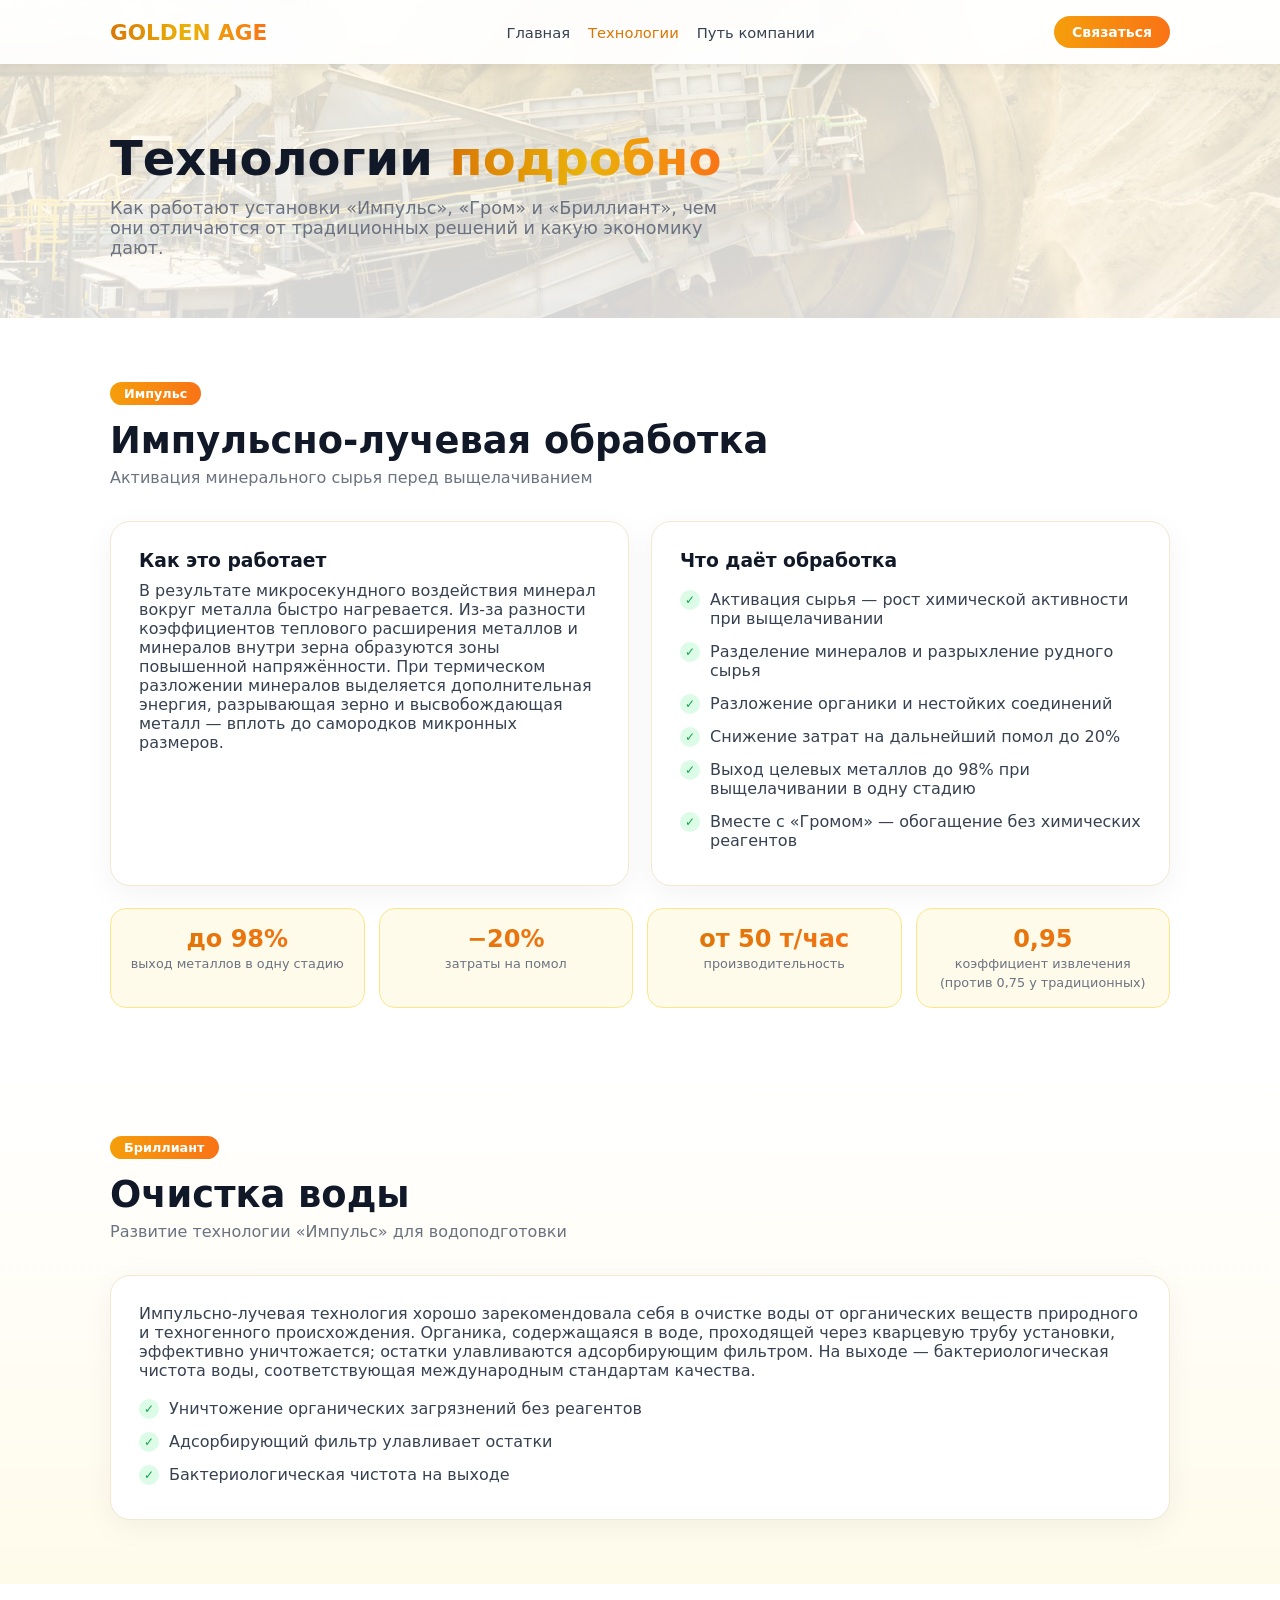
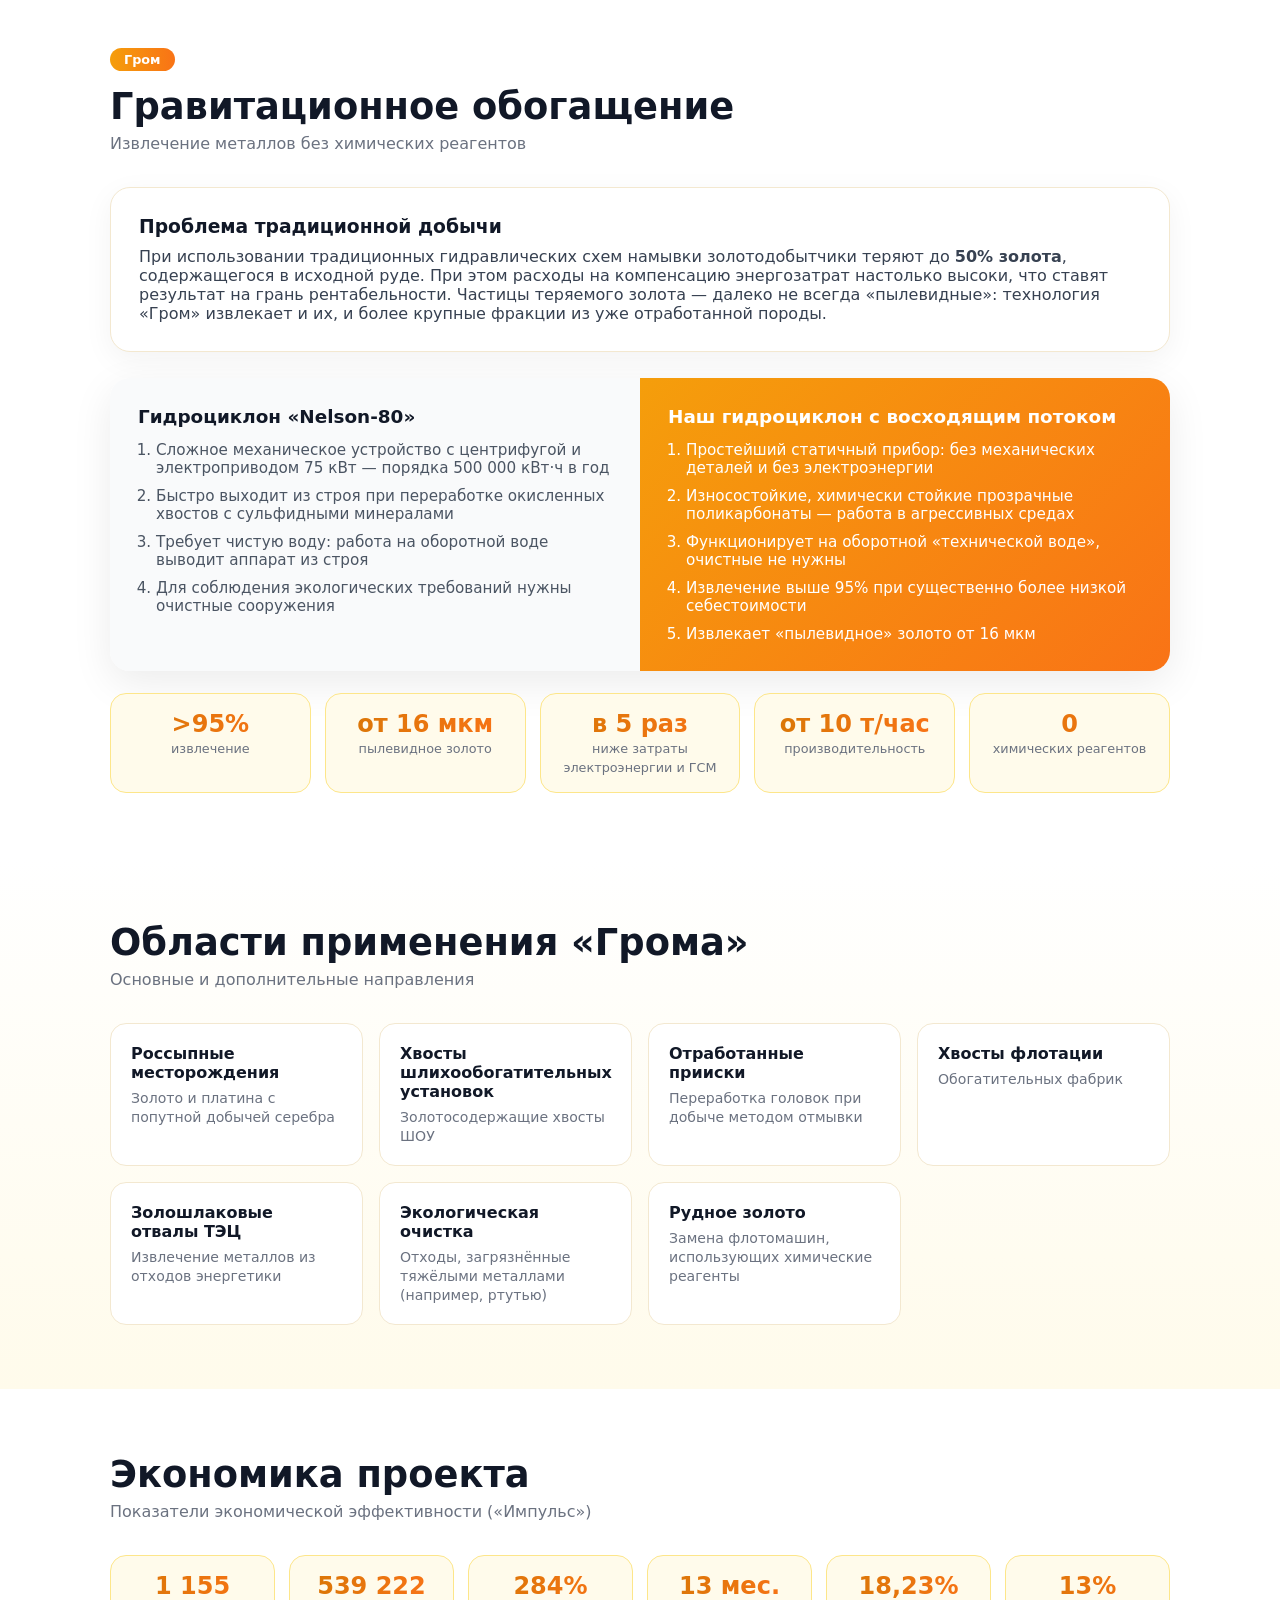
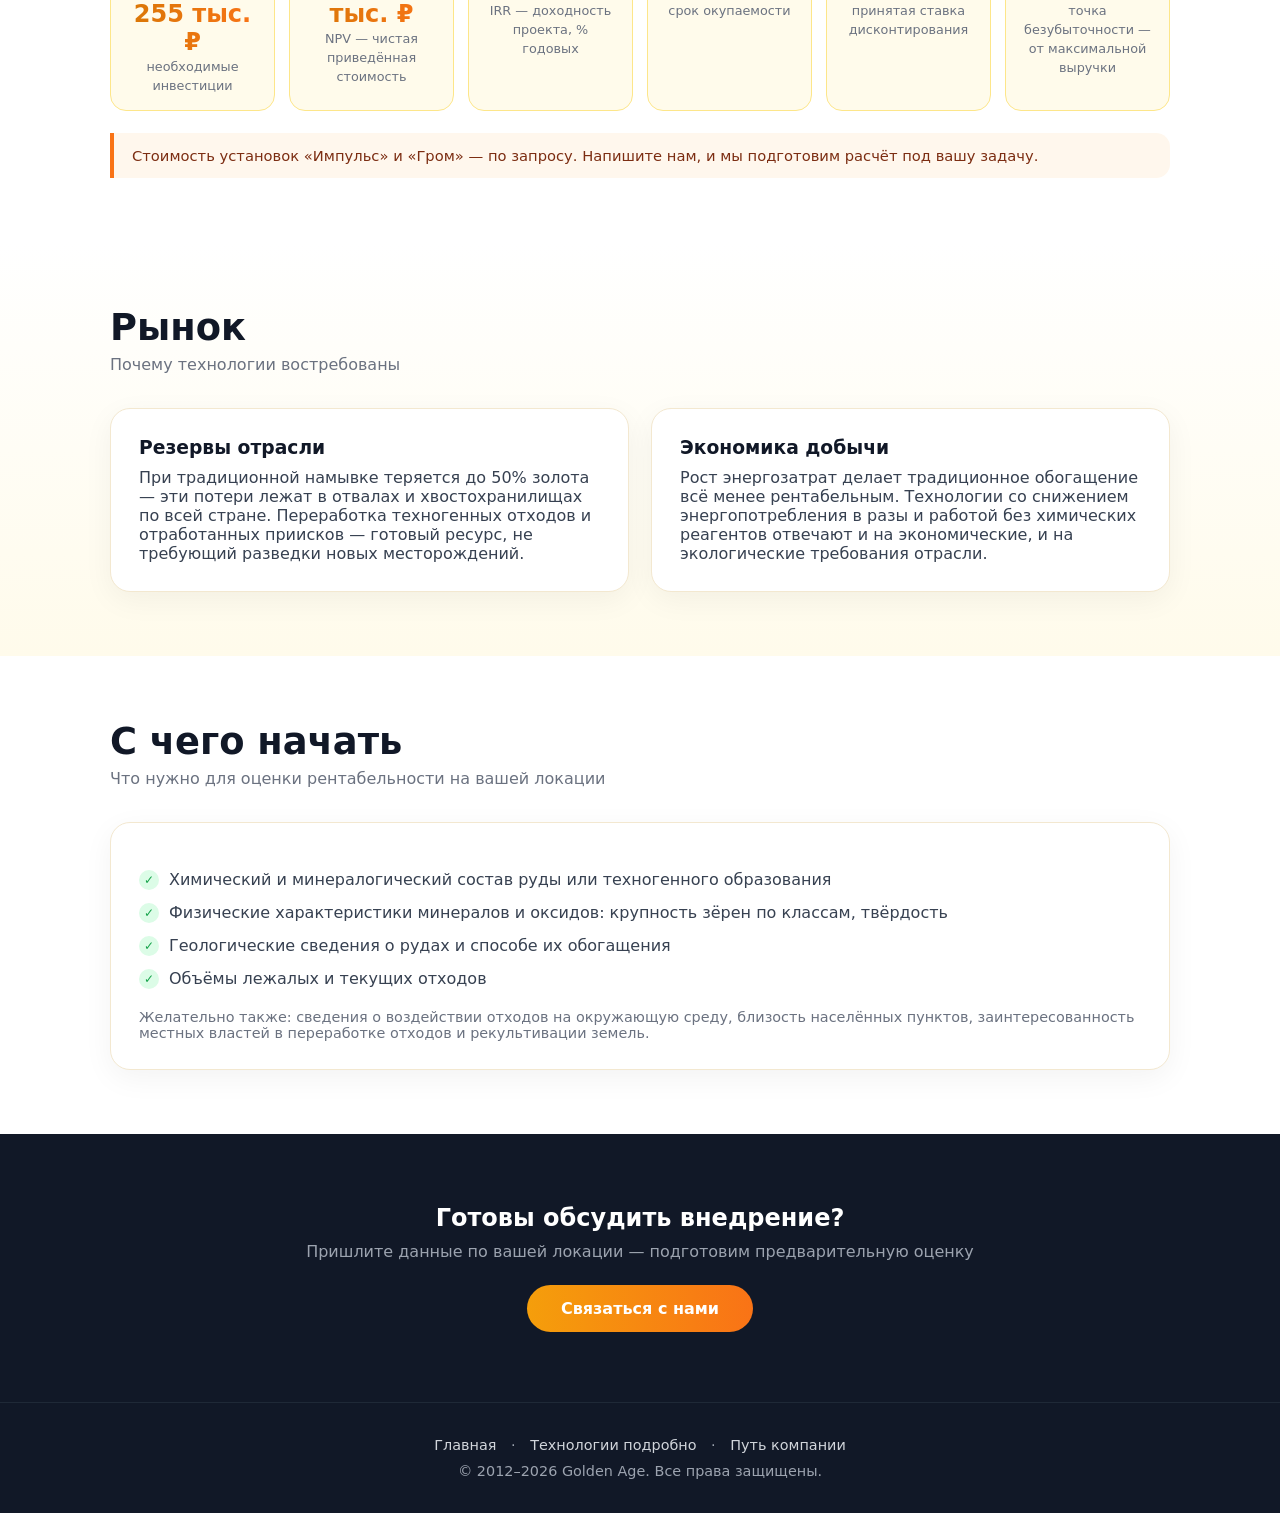
==== technologies.html @ 5d173097 "Add files via upload" ====
<!DOCTYPE html>
<html lang="ru">
<head>
<meta charset="UTF-8">
<meta name="viewport" content="width=device-width,initial-scale=1">
<meta name="description" content="Golden Age — технологии Импульс, Гром и Бриллиант подробно: принцип работы, сравнение, применение, экономика.">
<title>Технологии подробно | Golden Age</title>
<link rel="icon" type="image/svg+xml" href="./favicon.svg">
<style>
:root{--am:#d97706;--or:#f97316;--ink:#111827;--mut:#6b7280}
*{margin:0;padding:0;box-sizing:border-box}
html{scroll-behavior:smooth}
body{font-family:ui-sans-serif,system-ui,-apple-system,"Segoe UI",Roboto,Arial,sans-serif;color:var(--ink);background:#fff;-webkit-user-select:none;user-select:none;-webkit-tap-highlight-color:rgba(0,0,0,0)}
a[href^="tel:"],a[href^="mailto:"]{-webkit-user-select:text!important;user-select:text!important}
.wrap{max-width:1100px;margin:0 auto;padding:0 20px}
.grad{background:linear-gradient(90deg,#d97706,#eab308,#f97316);-webkit-background-clip:text;background-clip:text;color:transparent}
/* шапка */
header{position:fixed;top:0;left:0;right:0;z-index:50;background:rgba(255,255,255,.94);backdrop-filter:blur(8px);box-shadow:0 1px 12px rgba(0,0,0,.07)}
.hrow{display:flex;align-items:center;justify-content:space-between;gap:10px;height:64px}
.logo{font-size:1.35rem;font-weight:800;text-decoration:none;white-space:nowrap}
nav{display:flex;align-items:center;gap:18px;flex-wrap:wrap}
nav a{color:#374151;text-decoration:none;font-weight:500;font-size:.92rem}
nav a:hover{color:var(--am)}
nav a.on{color:var(--am)}
.cta{background:linear-gradient(90deg,#f59e0b,#f97316);color:#fff;border-radius:999px;padding:8px 18px;font-size:14px;font-weight:700;text-decoration:none;white-space:nowrap}
@media(max-width:760px){nav{gap:12px}nav a{font-size:.8rem}.logo{font-size:1.05rem}.cta{padding:7px 12px;font-size:12px}}
/* герой страницы */
.phero{padding:130px 0 60px;background:linear-gradient(180deg,#fffbeb,#fff);position:relative;overflow:hidden}
.phero::before{content:"";position:absolute;inset:0;background:url(./bg-tech.jpg) center/cover no-repeat;opacity:.16}
.phero .wrap{position:relative}
.phero h1{font-size:clamp(1.9rem,4.5vw,3rem);margin-bottom:12px}
.phero p{color:var(--mut);font-size:1.1rem;max-width:640px}
/* секции */
section{padding:64px 0}
section h2{font-size:clamp(1.6rem,3.4vw,2.3rem);margin-bottom:6px}
.sub{color:var(--mut);margin-bottom:34px}
.badge{display:inline-block;background:linear-gradient(90deg,#f59e0b,#f97316);color:#fff;border-radius:999px;padding:4px 14px;font-size:.8rem;font-weight:700;margin-bottom:14px}
.card{background:#fff;border:1px solid #f3e8d0;border-radius:20px;padding:28px;box-shadow:0 8px 30px rgba(0,0,0,.05)}
.cols{display:grid;grid-template-columns:1fr 1fr;gap:22px}
@media(max-width:820px){.cols{grid-template-columns:1fr}}
ul.tick{list-style:none;margin-top:12px}
ul.tick li{padding:7px 0 7px 30px;position:relative;color:#374151}
ul.tick li::before{content:"✓";position:absolute;left:0;top:7px;width:20px;height:20px;border-radius:50%;background:#dcfce7;color:#16a34a;font-size:.75rem;display:flex;align-items:center;justify-content:center}
.kpis{display:grid;grid-template-columns:repeat(auto-fit,minmax(150px,1fr));gap:14px;margin-top:22px}
.kpi{background:#fffbeb;border:1px solid #fde68a;border-radius:16px;padding:16px;text-align:center}
.kpi b{display:block;font-size:1.5rem;background:linear-gradient(90deg,#d97706,#f97316);-webkit-background-clip:text;background-clip:text;color:transparent}
.kpi span{font-size:.8rem;color:var(--mut)}
.alt{background:linear-gradient(180deg,#fff,#fffbeb)}
/* сравнение гидроциклонов */
.vs{display:grid;grid-template-columns:1fr 1fr;gap:0;border-radius:20px;overflow:hidden;box-shadow:0 12px 40px rgba(0,0,0,.08)}
@media(max-width:820px){.vs{grid-template-columns:1fr}}
.vs>div{padding:28px}
.vs .old{background:#f9fafb}
.vs .new{background:linear-gradient(135deg,#f59e0b,#f97316);color:#fff}
.vs h3{margin-bottom:14px;font-size:1.15rem}
.vs ol{margin-left:18px;display:grid;gap:10px;font-size:.95rem}
.vs .old ol{color:#4b5563}
/* заметка */
.note{background:#fff7ed;border-left:4px solid var(--or);border-radius:0 14px 14px 0;padding:14px 18px;color:#7c2d12;font-size:.92rem;margin-top:22px}
/* применение */
.grid3{display:grid;grid-template-columns:repeat(auto-fit,minmax(230px,1fr));gap:16px}
.app{background:#fff;border:1px solid #f3e8d0;border-radius:16px;padding:20px}
.app b{display:block;margin-bottom:6px}
.app span{font-size:.88rem;color:var(--mut)}
/* CTA */
.pcta{background:#111827;color:#fff;text-align:center;padding:70px 0}
.pcta h2{margin-bottom:10px}
.pcta p{color:#9ca3af;margin-bottom:24px}
.pcta a.btn{display:inline-block;background:linear-gradient(90deg,#f59e0b,#f97316);color:#fff;border-radius:999px;padding:14px 34px;font-weight:700;text-decoration:none}
/* подвал */
footer{background:#111827;color:#9ca3af;padding:34px 0;border-top:1px solid #1f2937;text-align:center;font-size:.9rem}
footer a{color:#d1d5db;text-decoration:none;margin:0 10px}
footer a:hover{color:#fbbf24}
</style>
</head>
<body>

<header><div class="wrap hrow">
<a class="logo grad" href="index.html" translate="no">GOLDEN AGE</a>
<nav>
<a href="index.html">Главная</a>
<a class="on" href="technologies.html">Технологии</a>
<a href="path.html">Путь компании</a>
</nav>
<a class="cta" href="index.html#contact">Связаться</a>
</div></header>

<div class="phero"><div class="wrap">
<h1>Технологии <span class="grad">подробно</span></h1>
<p>Как работают установки «Импульс», «Гром» и «Бриллиант», чем они отличаются от традиционных решений и какую экономику дают.</p>
</div></div>

<!-- ИМПУЛЬС -->
<section id="impulse"><div class="wrap">
<span class="badge">Импульс</span>
<h2>Импульсно-лучевая обработка</h2>
<p class="sub">Активация минерального сырья перед выщелачиванием</p>
<div class="cols">
<div class="card">
<h3>Как это работает</h3>
<p style="color:#374151;margin-top:10px">В результате микросекундного воздействия минерал вокруг металла быстро нагревается. Из-за разности коэффициентов теплового расширения металлов и минералов внутри зерна образуются зоны повышенной напряжённости. При термическом разложении минералов выделяется дополнительная энергия, разрывающая зерно и высвобождающая металл — вплоть до самородков микронных размеров.</p>
</div>
<div class="card">
<h3>Что даёт обработка</h3>
<ul class="tick">
<li>Активация сырья — рост химической активности при выщелачивании</li>
<li>Разделение минералов и разрыхление рудного сырья</li>
<li>Разложение органики и нестойких соединений</li>
<li>Снижение затрат на дальнейший помол до 20%</li>
<li>Выход целевых металлов до 98% при выщелачивании в одну стадию</li>
<li>Вместе с «Громом» — обогащение без химических реагентов</li>
</ul>
</div>
</div>
<div class="kpis">
<div class="kpi"><b>до 98%</b><span>выход металлов в одну стадию</span></div>
<div class="kpi"><b>−20%</b><span>затраты на помол</span></div>
<div class="kpi"><b>от 50 т/час</b><span>производительность</span></div>
<div class="kpi"><b>0,95</b><span>коэффициент извлечения (против 0,75 у традиционных)</span></div>
</div>
</div></section>

<!-- БРИЛЛИАНТ -->
<section class="alt" id="brilliant"><div class="wrap">
<span class="badge">Бриллиант</span>
<h2>Очистка воды</h2>
<p class="sub">Развитие технологии «Импульс» для водоподготовки</p>
<div class="card">
<p style="color:#374151">Импульсно-лучевая технология хорошо зарекомендовала себя в очистке воды от органических веществ природного и техногенного происхождения. Органика, содержащаяся в воде, проходящей через кварцевую трубу установки, эффективно уничтожается; остатки улавливаются адсорбирующим фильтром. На выходе — бактериологическая чистота воды, соответствующая международным стандартам качества.</p>
<ul class="tick">
<li>Уничтожение органических загрязнений без реагентов</li>
<li>Адсорбирующий фильтр улавливает остатки</li>
<li>Бактериологическая чистота на выходе</li>
</ul>
</div>
</div></section>

<!-- ГРОМ -->
<section id="grom"><div class="wrap">
<span class="badge">Гром</span>
<h2>Гравитационное обогащение</h2>
<p class="sub">Извлечение металлов без химических реагентов</p>
<div class="card" style="margin-bottom:26px">
<h3>Проблема традиционной добычи</h3>
<p style="color:#374151;margin-top:10px">При использовании традиционных гидравлических схем намывки золотодобытчики теряют до <b>50% золота</b>, содержащегося в исходной руде. При этом расходы на компенсацию энергозатрат настолько высоки, что ставят результат на грань рентабельности. Частицы теряемого золота — далеко не всегда «пылевидные»: технология «Гром» извлекает и их, и более крупные фракции из уже отработанной породы.</p>
</div>
<div class="vs">
<div class="old">
<h3>Гидроциклон «Nelson-80»</h3>
<ol>
<li>Сложное механическое устройство с центрифугой и электроприводом 75 кВт — порядка 500 000 кВт·ч в год</li>
<li>Быстро выходит из строя при переработке окисленных хвостов с сульфидными минералами</li>
<li>Требует чистую воду: работа на оборотной воде выводит аппарат из строя</li>
<li>Для соблюдения экологических требований нужны очистные сооружения</li>
</ol>
</div>
<div class="new">
<h3>Наш гидроциклон с восходящим потоком</h3>
<ol>
<li>Простейший статичный прибор: без механических деталей и без электроэнергии</li>
<li>Износостойкие, химически стойкие прозрачные поликарбонаты — работа в агрессивных средах</li>
<li>Функционирует на оборотной «технической воде», очистные не нужны</li>
<li>Извлечение выше 95% при существенно более низкой себестоимости</li>
<li>Извлекает «пылевидное» золото от 16 мкм</li>
</ol>
</div>
</div>
<div class="kpis">
<div class="kpi"><b>&gt;95%</b><span>извлечение</span></div>
<div class="kpi"><b>от 16 мкм</b><span>пылевидное золото</span></div>
<div class="kpi"><b>в 5 раз</b><span>ниже затраты электроэнергии и ГСМ</span></div>
<div class="kpi"><b>от 10 т/час</b><span>производительность</span></div>
<div class="kpi"><b>0</b><span>химических реагентов</span></div>
</div>
</div></section>

<!-- ПРИМЕНЕНИЕ -->
<section class="alt" id="apply"><div class="wrap">
<h2>Области применения «Грома»</h2>
<p class="sub">Основные и дополнительные направления</p>
<div class="grid3">
<div class="app"><b>Россыпные месторождения</b><span>Золото и платина с попутной добычей серебра</span></div>
<div class="app"><b>Хвосты шлихообогатительных установок</b><span>Золотосодержащие хвосты ШОУ</span></div>
<div class="app"><b>Отработанные прииски</b><span>Переработка головок при добыче методом отмывки</span></div>
<div class="app"><b>Хвосты флотации</b><span>Обогатительных фабрик</span></div>
<div class="app"><b>Золошлаковые отвалы ТЭЦ</b><span>Извлечение металлов из отходов энергетики</span></div>
<div class="app"><b>Экологическая очистка</b><span>Отходы, загрязнённые тяжёлыми металлами (например, ртутью)</span></div>
<div class="app"><b>Рудное золото</b><span>Замена флотомашин, использующих химические реагенты</span></div>
</div>
</div></section>

<!-- ЭКОНОМИКА -->
<section id="economics"><div class="wrap">
<h2>Экономика проекта</h2>
<p class="sub">Показатели экономической эффективности («Импульс»)</p>
<div class="kpis">
<div class="kpi"><b>1 155 255 тыс. ₽</b><span>необходимые инвестиции</span></div>
<div class="kpi"><b>539 222 тыс. ₽</b><span>NPV — чистая приведённая стоимость</span></div>
<div class="kpi"><b>284%</b><span>IRR — доходность проекта, % годовых</span></div>
<div class="kpi"><b>13 мес.</b><span>срок окупаемости</span></div>
<div class="kpi"><b>18,23%</b><span>принятая ставка дисконтирования</span></div>
<div class="kpi"><b>13%</b><span>точка безубыточности — от максимальной выручки</span></div>
</div>
<div class="note">Стоимость установок «Импульс» и «Гром» — по запросу. Напишите нам, и мы подготовим расчёт под вашу задачу.</div>
</div></section>

<!-- РЫНОК -->
<section class="alt" id="market"><div class="wrap">
<h2>Рынок</h2>
<p class="sub">Почему технологии востребованы</p>
<div class="cols">
<div class="card">
<h3>Резервы отрасли</h3>
<p style="color:#374151;margin-top:10px">При традиционной намывке теряется до 50% золота — эти потери лежат в отвалах и хвостохранилищах по всей стране. Переработка техногенных отходов и отработанных приисков — готовый ресурс, не требующий разведки новых месторождений.</p>
</div>
<div class="card">
<h3>Экономика добычи</h3>
<p style="color:#374151;margin-top:10px">Рост энергозатрат делает традиционное обогащение всё менее рентабельным. Технологии со снижением энергопотребления в разы и работой без химических реагентов отвечают и на экономические, и на экологические требования отрасли.</p>
</div>
</div>
</div></section>

<!-- С ЧЕГО НАЧАТЬ -->
<section id="start"><div class="wrap">
<h2>С чего начать</h2>
<p class="sub">Что нужно для оценки рентабельности на вашей локации</p>
<div class="card">
<ul class="tick">
<li>Химический и минералогический состав руды или техногенного образования</li>
<li>Физические характеристики минералов и оксидов: крупность зёрен по классам, твёрдость</li>
<li>Геологические сведения о рудах и способе их обогащения</li>
<li>Объёмы лежалых и текущих отходов</li>
</ul>
<p style="color:var(--mut);font-size:.9rem;margin-top:14px">Желательно также: сведения о воздействии отходов на окружающую среду, близость населённых пунктов, заинтересованность местных властей в переработке отходов и рекультивации земель.</p>
</div>
</div></section>

<div class="pcta">
<div class="wrap">
<h2>Готовы обсудить внедрение?</h2>
<p>Пришлите данные по вашей локации — подготовим предварительную оценку</p>
<a class="btn" href="index.html#contact">Связаться с нами</a>
</div>
</div>

<footer><div class="wrap">
<div style="margin-bottom:10px">
<a href="index.html">Главная</a> · <a href="technologies.html">Технологии подробно</a> · <a href="path.html">Путь компании</a>
</div>
© 2012–2026 Golden Age. Все права защищены.
</div></footer>

</body>
</html>
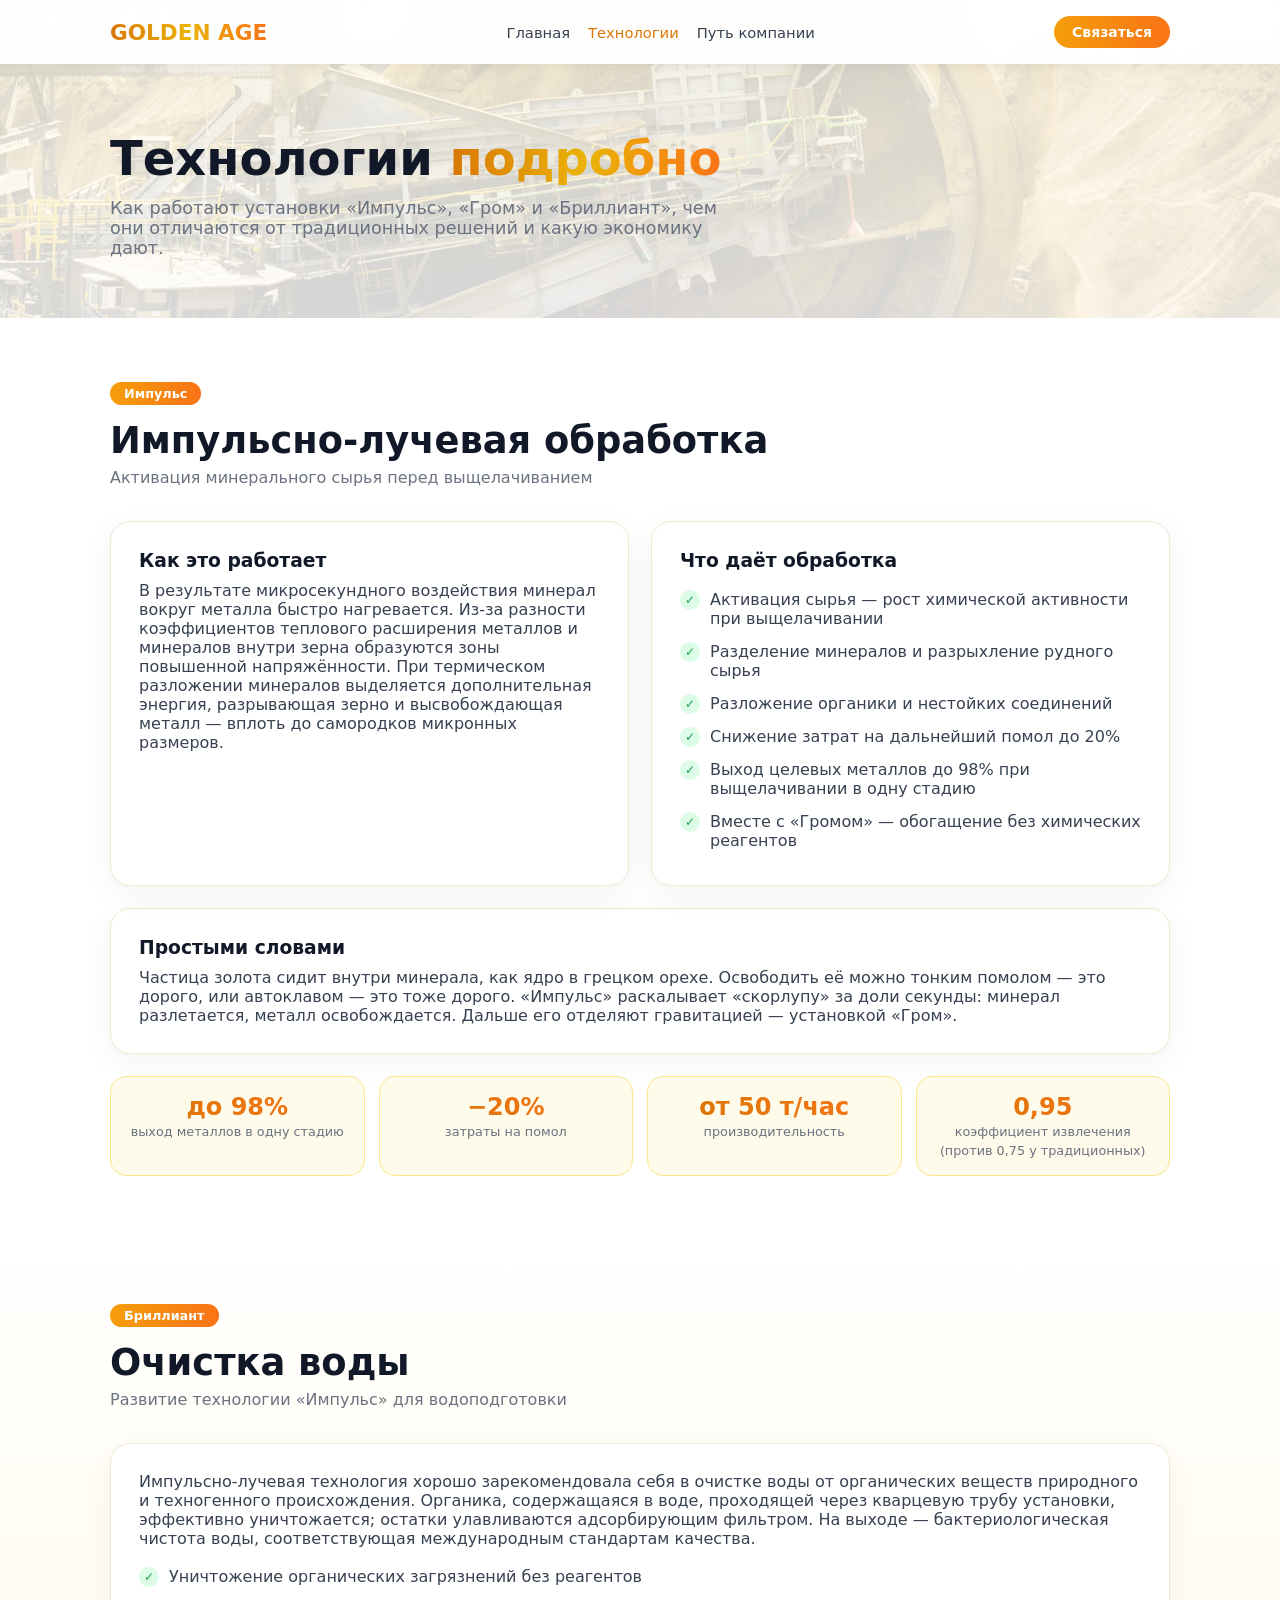
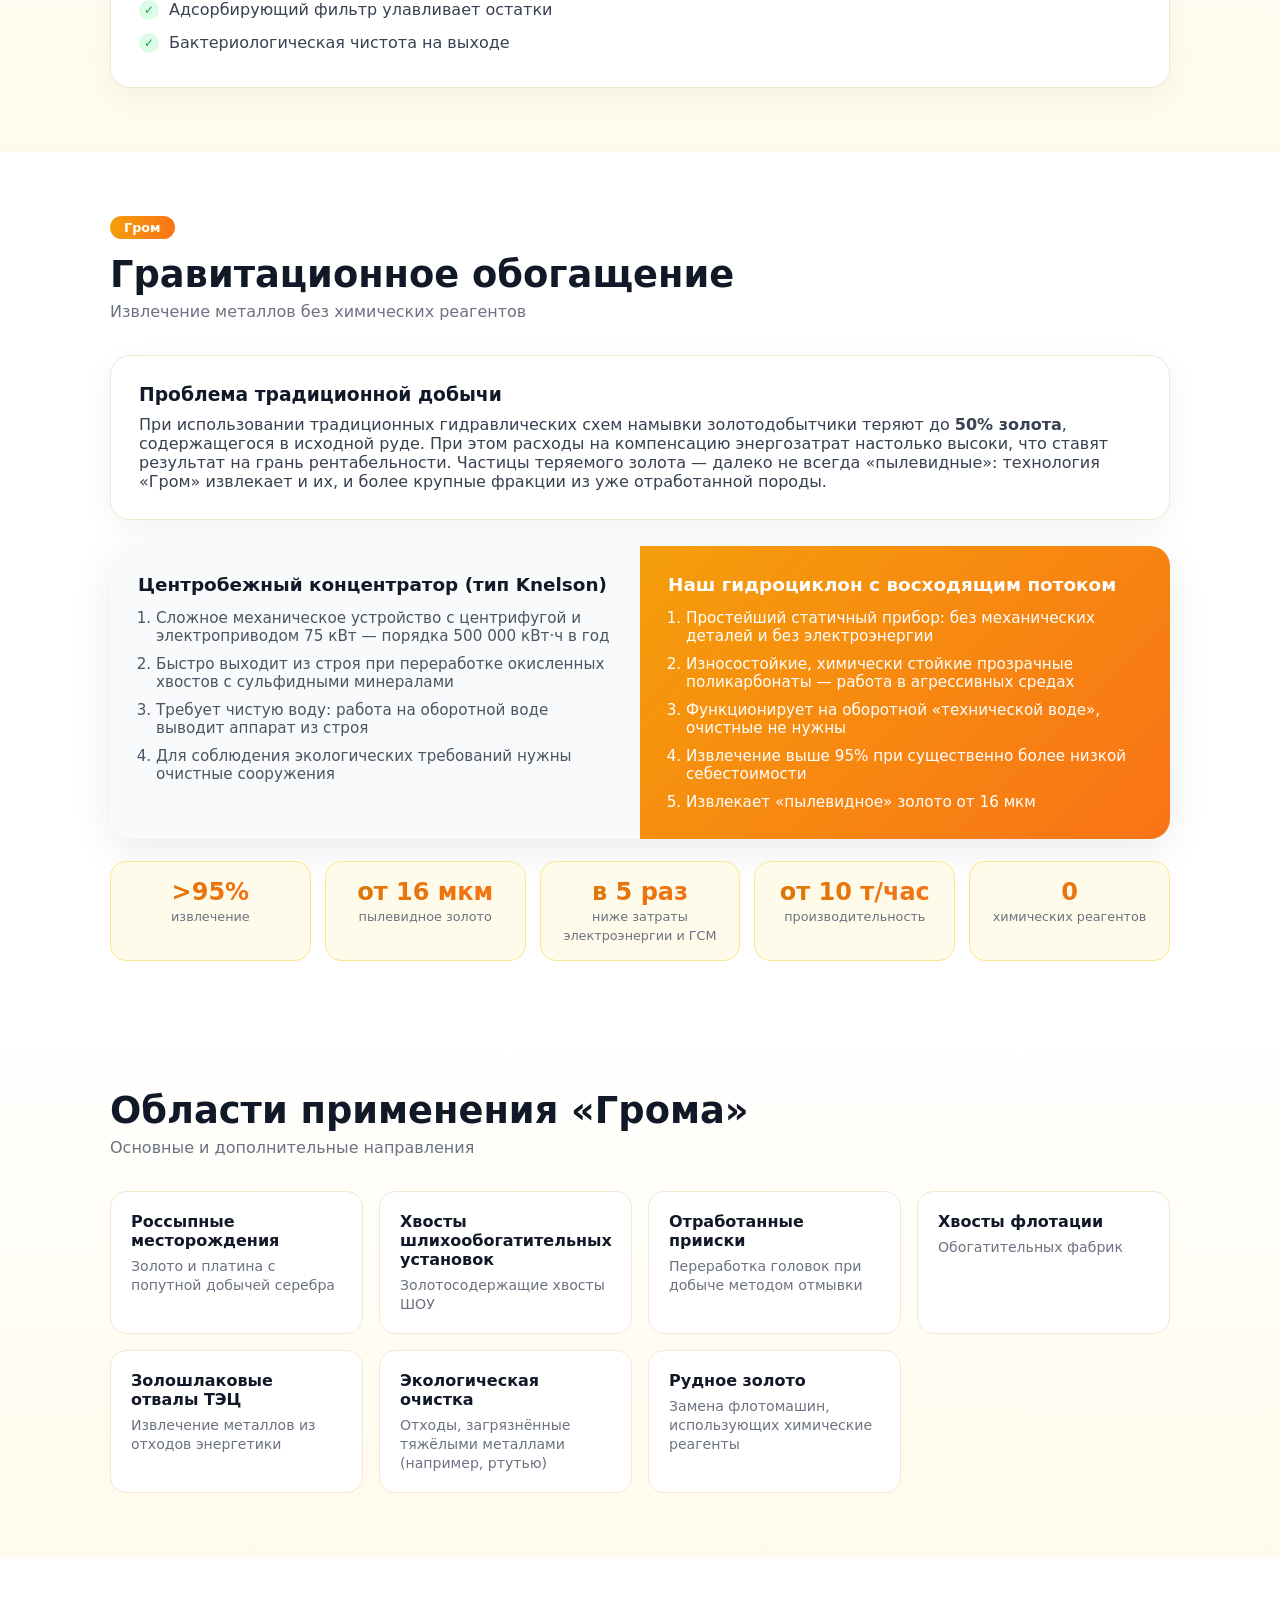
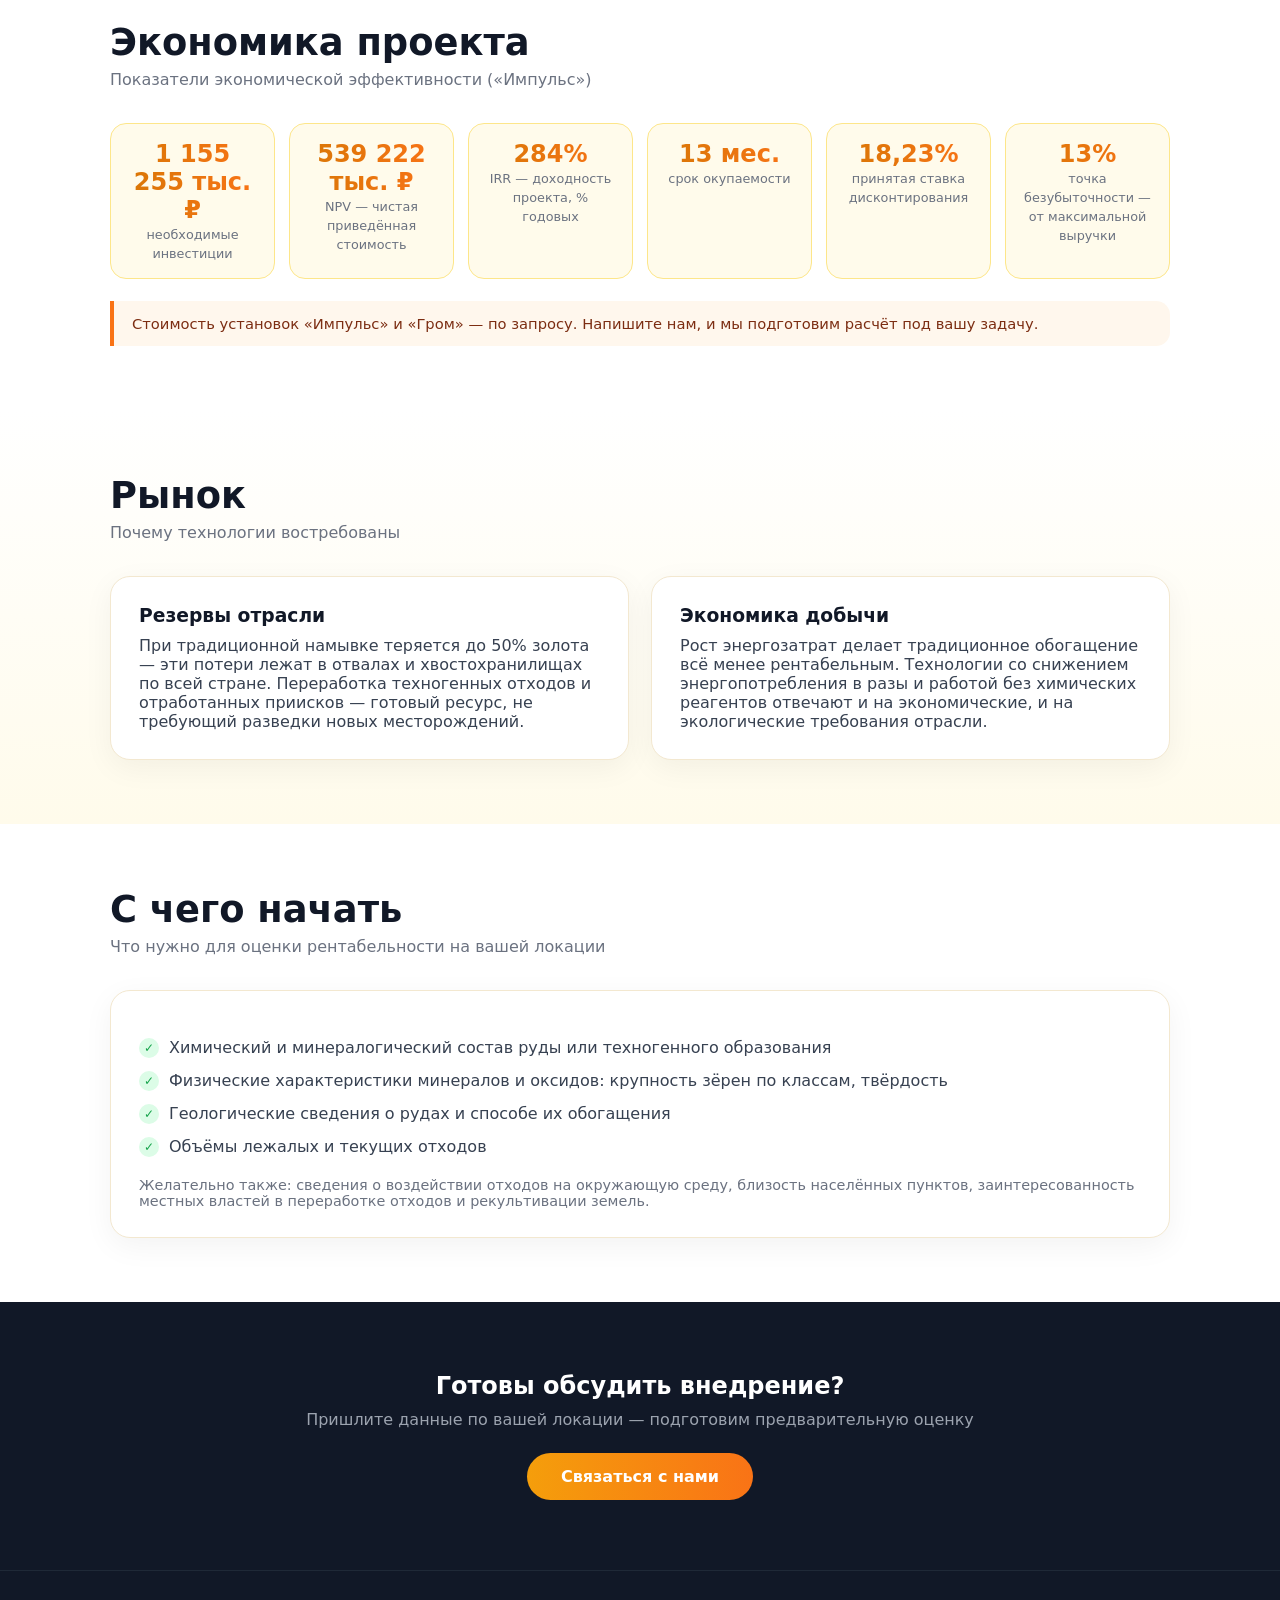
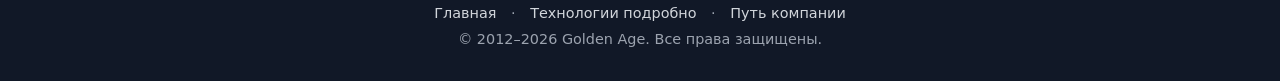
==== commit acdd68e3: "Add files via upload" ====
--- a/technologies.html
+++ b/technologies.html
@@ -112,6 +112,10 @@
 </ul>
 </div>
 </div>
+<div class="card" style="margin-top:22px">
+<h3>Простыми словами</h3>
+<p style="color:#374151;margin-top:10px">Частица золота сидит внутри минерала, как ядро в грецком орехе. Освободить её можно тонким помолом — это дорого, или автоклавом — это тоже дорого. «Импульс» раскалывает «скорлупу» за доли секунды: минерал разлетается, металл освобождается. Дальше его отделяют гравитацией — установкой «Гром».</p>
+</div>
 <div class="kpis">
 <div class="kpi"><b>до 98%</b><span>выход металлов в одну стадию</span></div>
 <div class="kpi"><b>−20%</b><span>затраты на помол</span></div>
@@ -146,7 +150,7 @@
 </div>
 <div class="vs">
 <div class="old">
-<h3>Гидроциклон «Nelson-80»</h3>
+<h3>Центробежный концентратор (тип Knelson)</h3>
 <ol>
 <li>Сложное механическое устройство с центрифугой и электроприводом 75 кВт — порядка 500 000 кВт·ч в год</li>
 <li>Быстро выходит из строя при переработке окисленных хвостов с сульфидными минералами</li>
